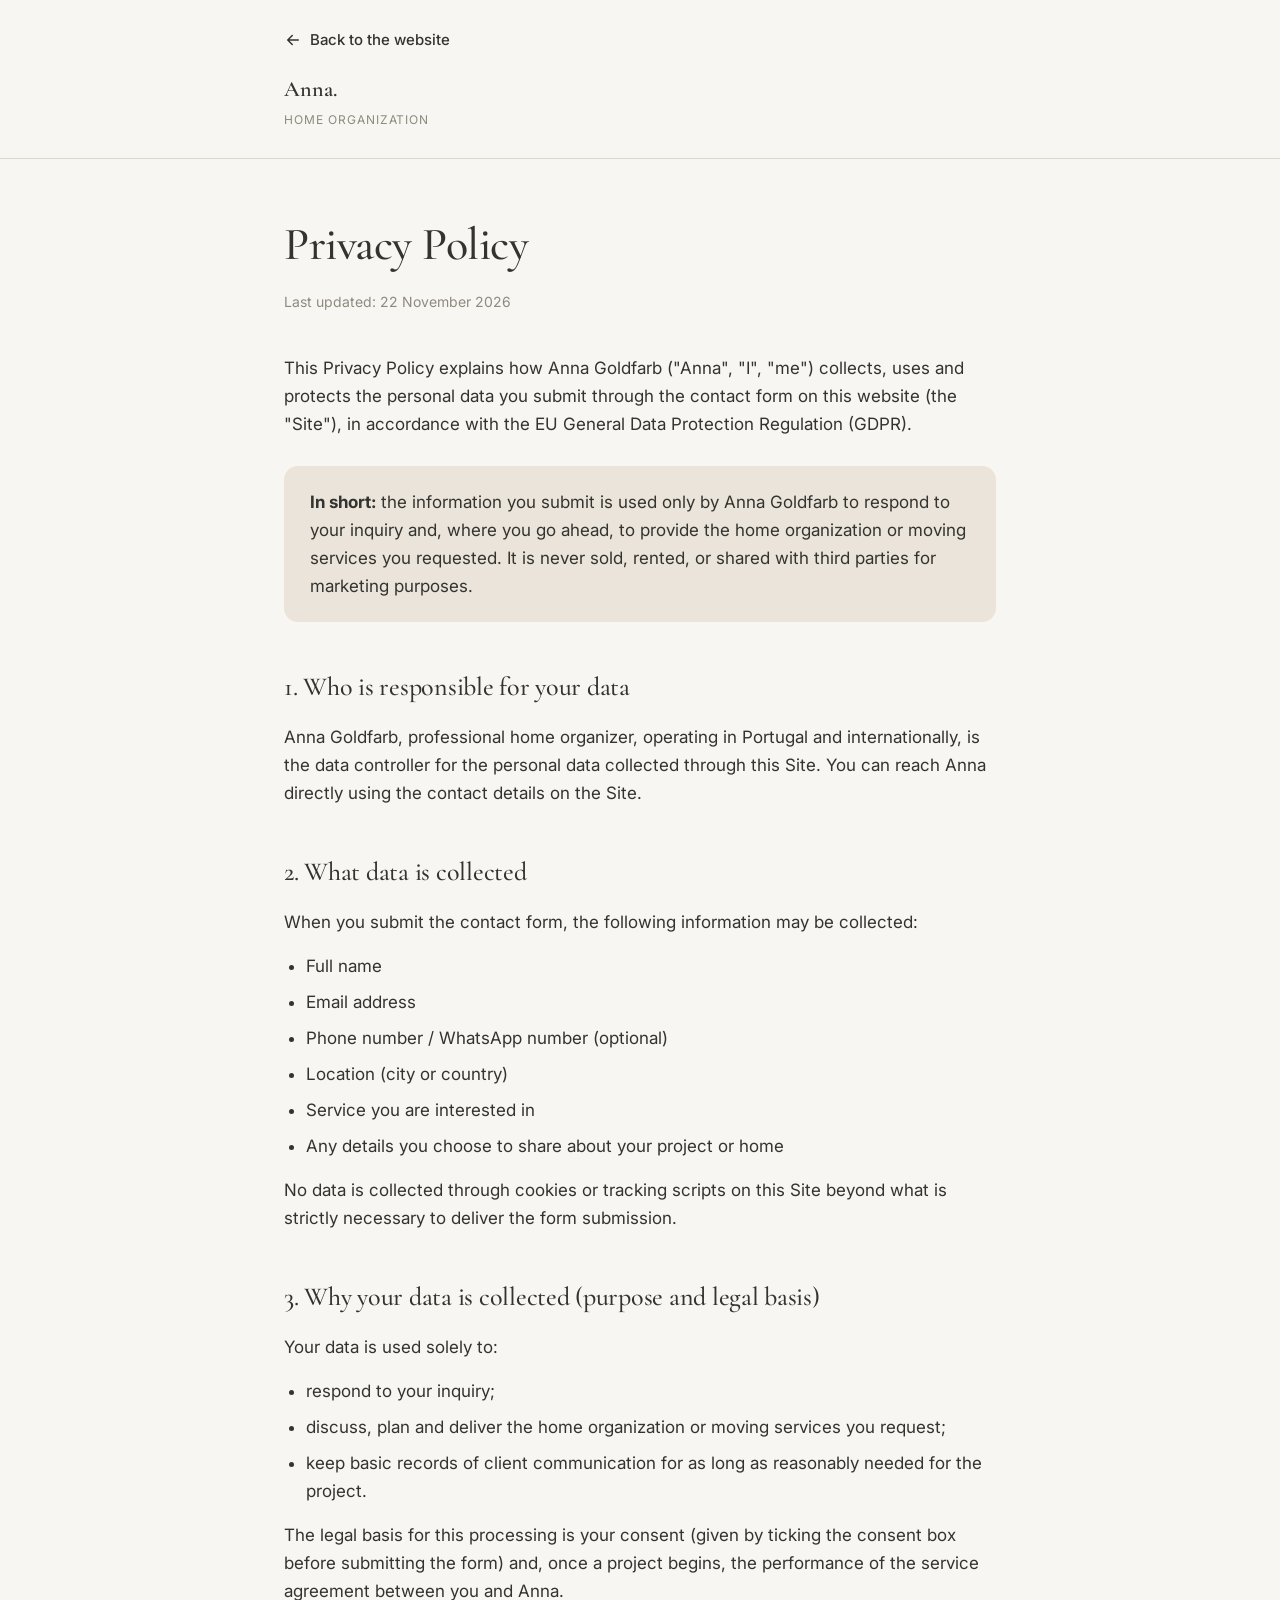
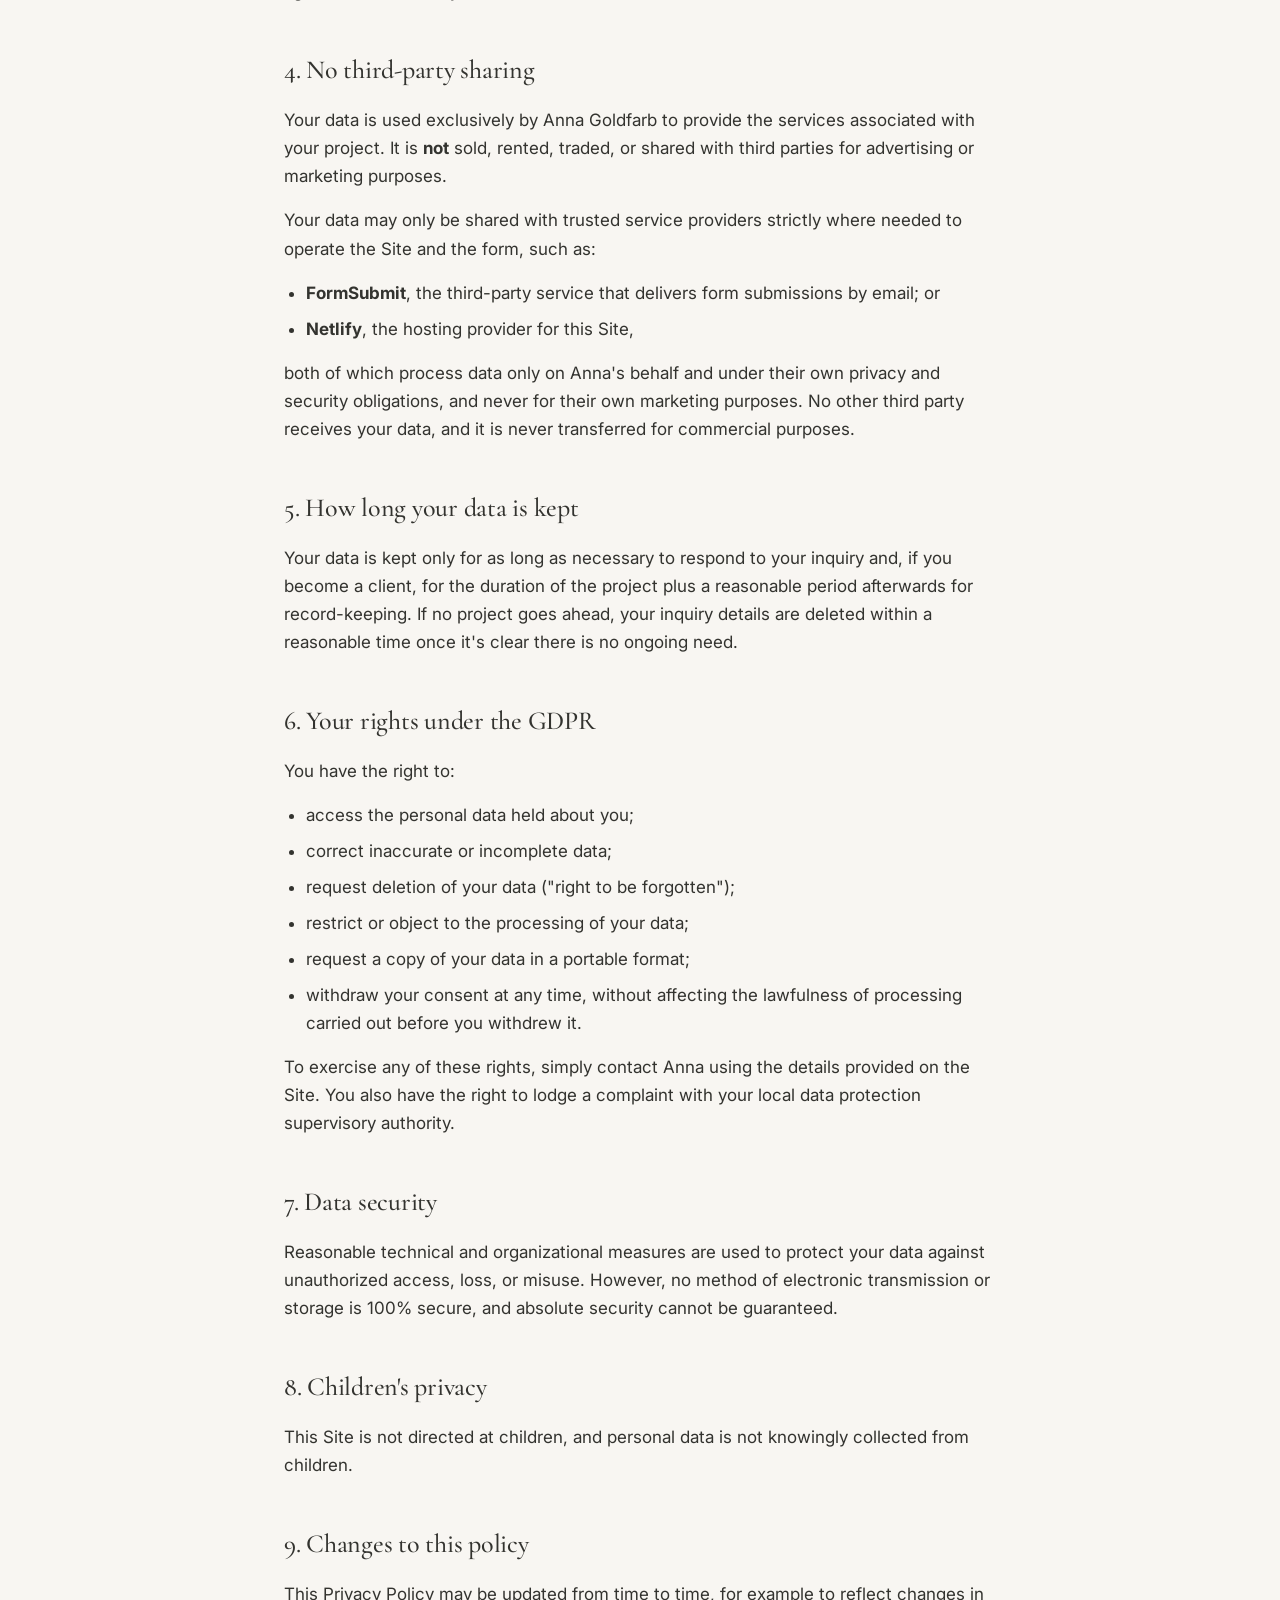
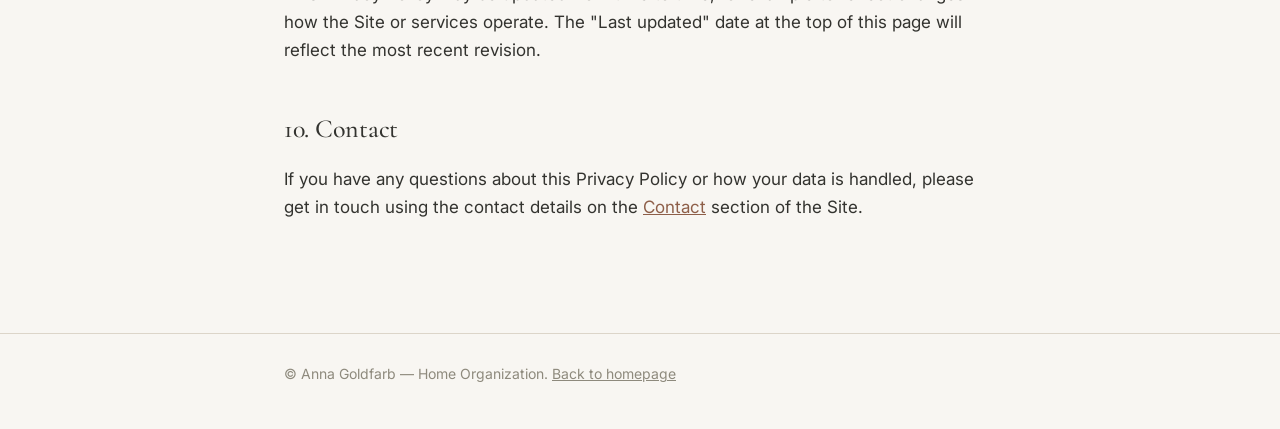
==== privacy.html @ 1ee99209 "Initial commit: Anna Goldfarb home organization site Static multilingual (EN/RU/FR/PT) one-page site" ====
<!doctype html>
<html lang="en">
<head>
<meta charset="utf-8">
<meta name="viewport" content="width=device-width, initial-scale=1">
<title>Privacy Policy — Anna Goldfarb, Home Organization</title>
<meta name="description" content="Privacy Policy for Anna Goldfarb's Home Organization website: what data is collected through the contact form, how it is used, and your rights under the GDPR.">
<meta name="robots" content="noindex">
<link rel="preconnect" href="https://fonts.googleapis.com">
<link rel="preconnect" href="https://fonts.gstatic.com" crossorigin>
<link rel="stylesheet" href="https://fonts.googleapis.com/css2?family=Cormorant+Garamond:ital,wght@0,400;0,500;0,600;0,700;1,400;1,500&family=Inter:wght@400;500;600&display=swap">
<style>
  :root{color-scheme:light}
  *{box-sizing:border-box}
  body{margin:0;background:#F8F6F2;color:#33332F;font-family:Inter,system-ui,-apple-system,"Segoe UI",sans-serif;font-size:17px;line-height:1.65;-webkit-font-smoothing:antialiased}
  h1,h2{font-family:"Cormorant Garamond",Georgia,serif;font-weight:500;letter-spacing:-.01em;color:#33332F;margin:0}
  .wrap{max-width:760px;margin:0 auto;padding:0 24px}
  header.phdr{padding:28px 0;border-bottom:1px solid #DCD5C9}
  .back{display:inline-flex;align-items:center;gap:8px;text-decoration:none;color:#33332F;font-size:15px;font-weight:500}
  .back:hover{color:#8E5F49}
  .back svg{flex:none}
  .brand{font-family:"Cormorant Garamond",Georgia,serif;font-size:22px;color:#33332F;text-decoration:none;display:block;margin-top:14px}
  .brand b{font-weight:600}
  .brand small{display:block;font-family:Inter,sans-serif;font-size:12px;letter-spacing:.08em;text-transform:uppercase;color:#8E8A7D;margin-top:2px}
  main{padding:48px 0 96px}
  h1{font-size:clamp(34px,5vw,46px);margin-bottom:8px}
  .updated{font-size:14px;color:#8E8A7D;margin:0 0 40px}
  h2{font-size:clamp(22px,2.4vw,26px);margin-top:44px;margin-bottom:14px}
  p{margin:0 0 16px}
  ul{margin:0 0 16px;padding-left:22px}
  li{margin-bottom:8px}
  a{color:#8E5F49}
  .box{background:#EAE4DA;border-radius:14px;padding:22px 26px;margin:28px 0}
  .box p:last-child{margin-bottom:0}
  footer.pfoot{border-top:1px solid #DCD5C9;padding:28px 0;font-size:14px;color:#8E8A7D}
  footer.pfoot a{color:#8E8A7D;text-decoration:underline}
</style>
</head>
<body>
<header class="phdr">
  <div class="wrap">
    <a class="back" href="index.html#contact">
      <svg width="18" height="18" viewBox="0 0 24 24" fill="none" stroke="currentColor" stroke-width="2" stroke-linecap="round" stroke-linejoin="round" aria-hidden="true"><path d="M19 12H5M11 6l-6 6 6 6"></path></svg>
      Back to the website
    </a>
    <a class="brand" href="index.html"><b>Anna.</b><small>Home Organization</small></a>
  </div>
</header>

<main>
  <div class="wrap">
    <h1>Privacy Policy</h1>
    <p class="updated">Last updated: 22 November 2026</p>

    <p>This Privacy Policy explains how Anna Goldfarb ("Anna", "I", "me") collects, uses and protects the personal data you submit through the contact form on this website (the "Site"), in accordance with the EU General Data Protection Regulation (GDPR).</p>

    <div class="box">
      <p><strong>In short:</strong> the information you submit is used only by Anna Goldfarb to respond to your inquiry and, where you go ahead, to provide the home organization or moving services you requested. It is never sold, rented, or shared with third parties for marketing purposes.</p>
    </div>

    <h2>1. Who is responsible for your data</h2>
    <p>Anna Goldfarb, professional home organizer, operating in Portugal and internationally, is the data controller for the personal data collected through this Site. You can reach Anna directly using the contact details on the Site.</p>

    <h2>2. What data is collected</h2>
    <p>When you submit the contact form, the following information may be collected:</p>
    <ul>
      <li>Full name</li>
      <li>Email address</li>
      <li>Phone number / WhatsApp number (optional)</li>
      <li>Location (city or country)</li>
      <li>Service you are interested in</li>
      <li>Any details you choose to share about your project or home</li>
    </ul>
    <p>No data is collected through cookies or tracking scripts on this Site beyond what is strictly necessary to deliver the form submission.</p>

    <h2>3. Why your data is collected (purpose and legal basis)</h2>
    <p>Your data is used solely to:</p>
    <ul>
      <li>respond to your inquiry;</li>
      <li>discuss, plan and deliver the home organization or moving services you request;</li>
      <li>keep basic records of client communication for as long as reasonably needed for the project.</li>
    </ul>
    <p>The legal basis for this processing is your consent (given by ticking the consent box before submitting the form) and, once a project begins, the performance of the service agreement between you and Anna.</p>

    <h2>4. No third-party sharing</h2>
    <p>Your data is used exclusively by Anna Goldfarb to provide the services associated with your project. It is <strong>not</strong> sold, rented, traded, or shared with third parties for advertising or marketing purposes.</p>
    <p>Your data may only be shared with trusted service providers strictly where needed to operate the Site and the form, such as:</p>
    <ul>
      <li><strong>FormSubmit</strong>, the third-party service that delivers form submissions by email; or</li>
      <li><strong>Netlify</strong>, the hosting provider for this Site,</li>
    </ul>
    <p>both of which process data only on Anna's behalf and under their own privacy and security obligations, and never for their own marketing purposes. No other third party receives your data, and it is never transferred for commercial purposes.</p>

    <h2>5. How long your data is kept</h2>
    <p>Your data is kept only for as long as necessary to respond to your inquiry and, if you become a client, for the duration of the project plus a reasonable period afterwards for record-keeping. If no project goes ahead, your inquiry details are deleted within a reasonable time once it's clear there is no ongoing need.</p>

    <h2>6. Your rights under the GDPR</h2>
    <p>You have the right to:</p>
    <ul>
      <li>access the personal data held about you;</li>
      <li>correct inaccurate or incomplete data;</li>
      <li>request deletion of your data ("right to be forgotten");</li>
      <li>restrict or object to the processing of your data;</li>
      <li>request a copy of your data in a portable format;</li>
      <li>withdraw your consent at any time, without affecting the lawfulness of processing carried out before you withdrew it.</li>
    </ul>
    <p>To exercise any of these rights, simply contact Anna using the details provided on the Site. You also have the right to lodge a complaint with your local data protection supervisory authority.</p>

    <h2>7. Data security</h2>
    <p>Reasonable technical and organizational measures are used to protect your data against unauthorized access, loss, or misuse. However, no method of electronic transmission or storage is 100% secure, and absolute security cannot be guaranteed.</p>

    <h2>8. Children's privacy</h2>
    <p>This Site is not directed at children, and personal data is not knowingly collected from children.</p>

    <h2>9. Changes to this policy</h2>
    <p>This Privacy Policy may be updated from time to time, for example to reflect changes in how the Site or services operate. The "Last updated" date at the top of this page will reflect the most recent revision.</p>

    <h2>10. Contact</h2>
    <p>If you have any questions about this Privacy Policy or how your data is handled, please get in touch using the contact details on the <a href="index.html#contact">Contact</a> section of the Site.</p>
  </div>
</main>

<footer class="pfoot">
  <div class="wrap">
    <p>&copy; Anna Goldfarb — Home Organization. <a href="index.html">Back to homepage</a></p>
  </div>
</footer>
</body>
</html>
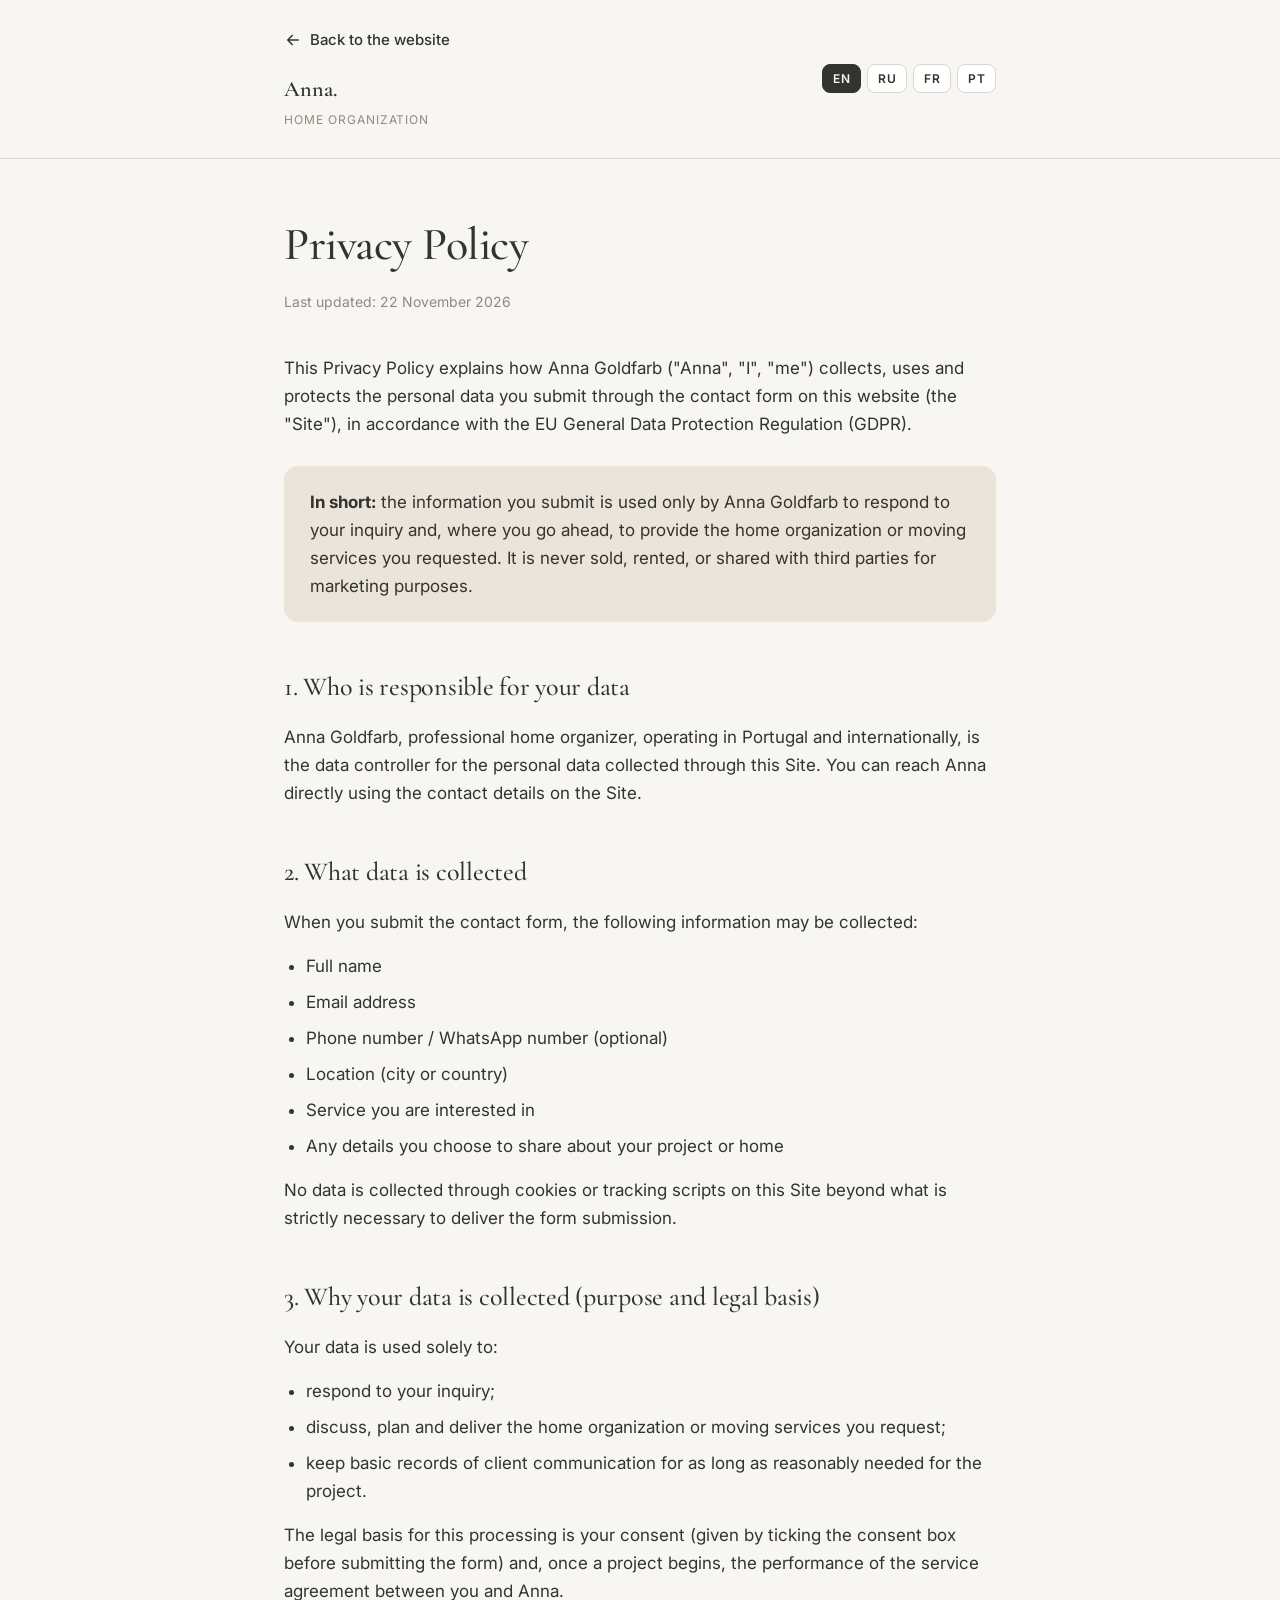
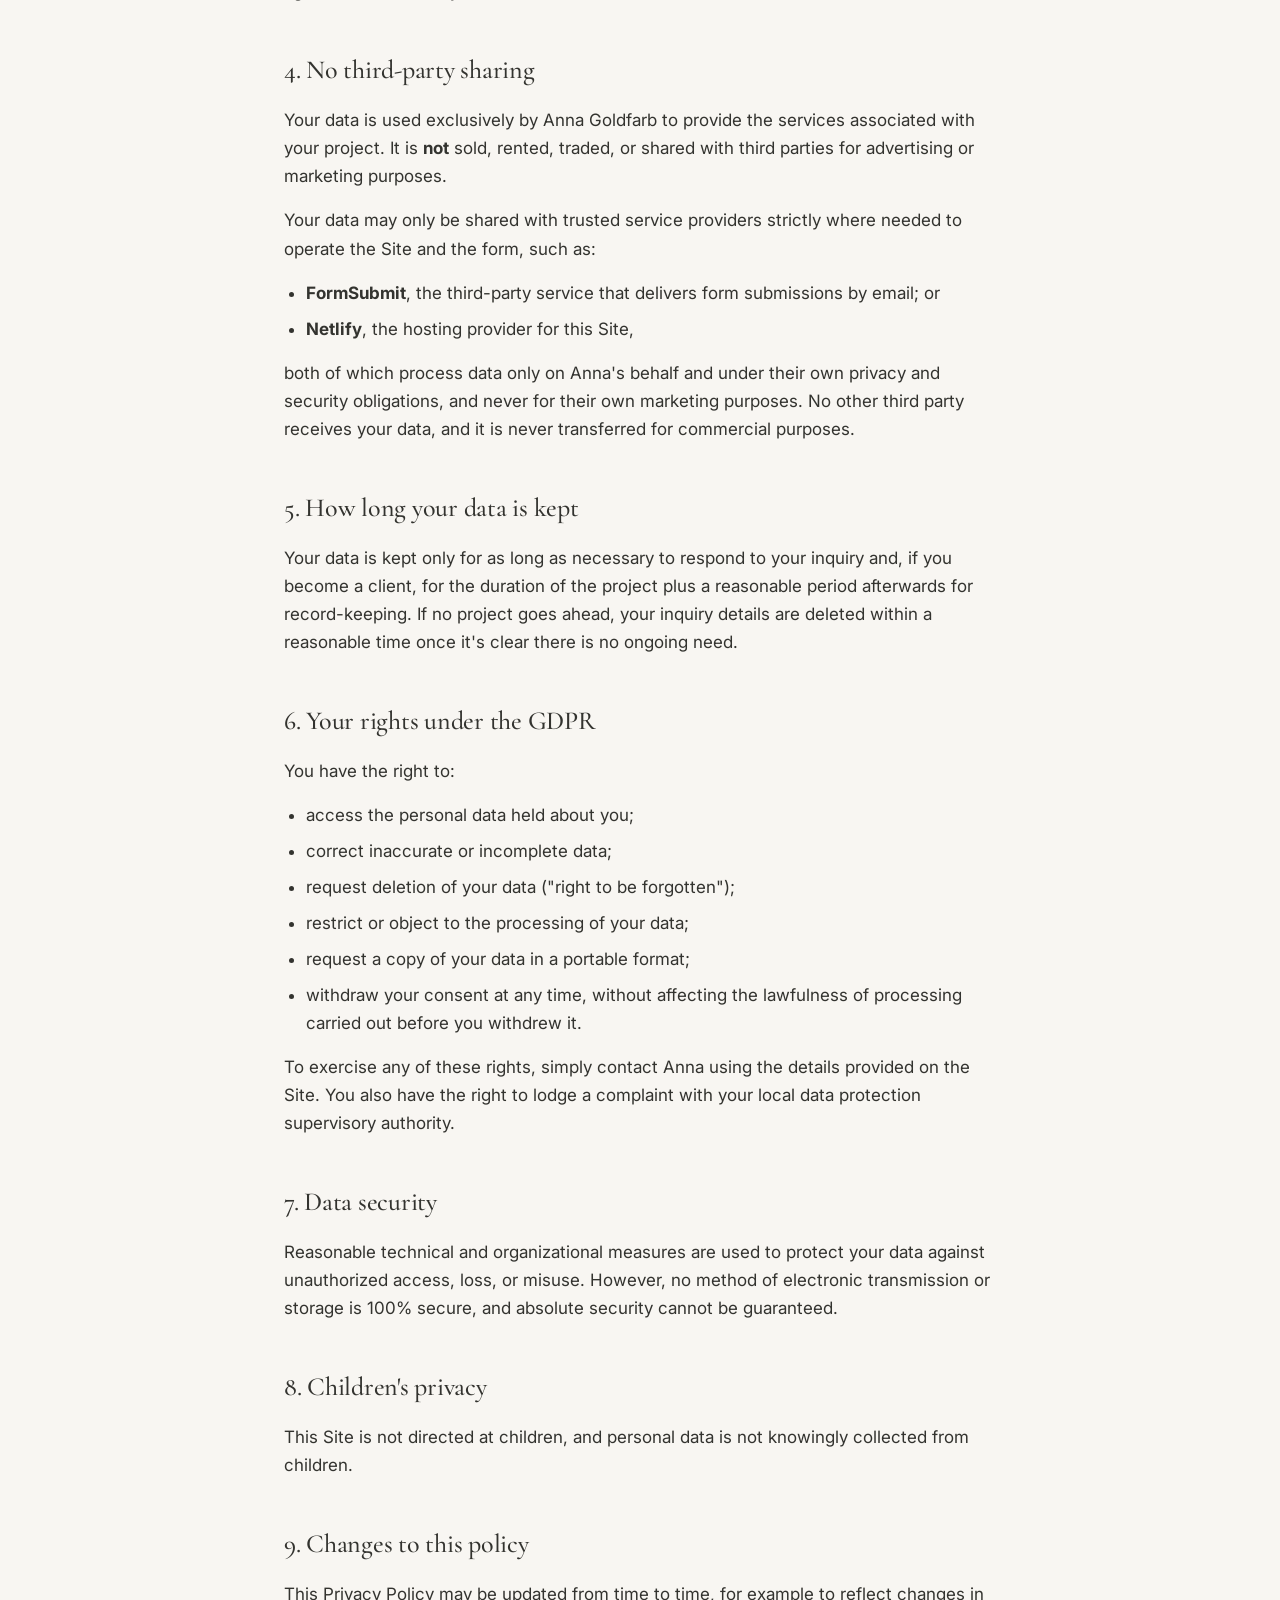
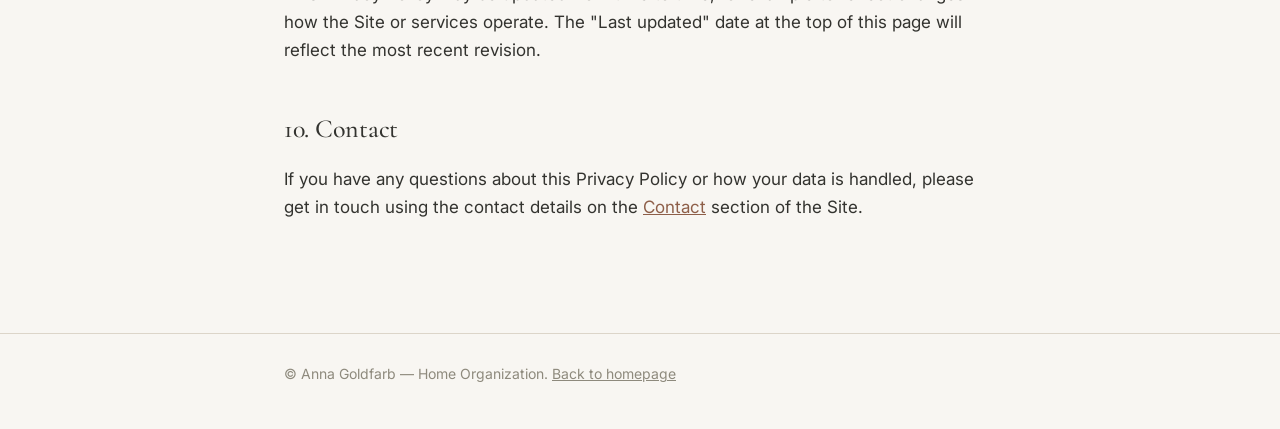
==== commit 54271647: "Add multilingual privacy policy page; fix French heading punctuation - privacy.html is now a small s" ====
--- a/privacy.html
+++ b/privacy.html
@@ -3,8 +3,8 @@
 <head>
 <meta charset="utf-8">
 <meta name="viewport" content="width=device-width, initial-scale=1">
-<title>Privacy Policy — Anna Goldfarb, Home Organization</title>
-<meta name="description" content="Privacy Policy for Anna Goldfarb's Home Organization website: what data is collected through the contact form, how it is used, and your rights under the GDPR.">
+<title id="pp-title">Privacy Policy — Anna Goldfarb, Home Organization</title>
+<meta id="pp-desc" name="description" content="Privacy Policy for Anna Goldfarb's Home Organization website: what data is collected through the contact form, how it is used, and your rights under the GDPR.">
 <meta name="robots" content="noindex">
 <link rel="preconnect" href="https://fonts.googleapis.com">
 <link rel="preconnect" href="https://fonts.gstatic.com" crossorigin>
@@ -16,12 +16,16 @@
   h1,h2{font-family:"Cormorant Garamond",Georgia,serif;font-weight:500;letter-spacing:-.01em;color:#33332F;margin:0}
   .wrap{max-width:760px;margin:0 auto;padding:0 24px}
   header.phdr{padding:28px 0;border-bottom:1px solid #DCD5C9}
+  .phdr-row{display:flex;align-items:center;justify-content:space-between;gap:16px;flex-wrap:wrap}
   .back{display:inline-flex;align-items:center;gap:8px;text-decoration:none;color:#33332F;font-size:15px;font-weight:500}
   .back:hover{color:#8E5F49}
   .back svg{flex:none}
   .brand{font-family:"Cormorant Garamond",Georgia,serif;font-size:22px;color:#33332F;text-decoration:none;display:block;margin-top:14px}
   .brand b{font-weight:600}
   .brand small{display:block;font-family:Inter,sans-serif;font-size:12px;letter-spacing:.08em;text-transform:uppercase;color:#8E8A7D;margin-top:2px}
+  .langsw{display:flex;gap:6px}
+  .langsw button{font-family:Inter,sans-serif;font-size:12px;font-weight:600;letter-spacing:.04em;border:1px solid #DCD5C9;background:#fff;color:#33332F;border-radius:8px;padding:6px 10px;cursor:pointer}
+  .langsw button[aria-pressed="true"]{background:#33332F;color:#F8F6F2;border-color:#33332F}
   main{padding:48px 0 96px}
   h1{font-size:clamp(34px,5vw,46px);margin-bottom:8px}
   .updated{font-size:14px;color:#8E8A7D;margin:0 0 40px}
@@ -38,92 +42,239 @@
 </head>
 <body>
 <header class="phdr">
-  <div class="wrap">
-    <a class="back" href="index.html#contact">
-      <svg width="18" height="18" viewBox="0 0 24 24" fill="none" stroke="currentColor" stroke-width="2" stroke-linecap="round" stroke-linejoin="round" aria-hidden="true"><path d="M19 12H5M11 6l-6 6 6 6"></path></svg>
-      Back to the website
-    </a>
-    <a class="brand" href="index.html"><b>Anna.</b><small>Home Organization</small></a>
+  <div class="wrap phdr-row">
+    <div>
+      <a class="back" href="index.html#contact" id="pp-back">
+        <svg width="18" height="18" viewBox="0 0 24 24" fill="none" stroke="currentColor" stroke-width="2" stroke-linecap="round" stroke-linejoin="round" aria-hidden="true"><path d="M19 12H5M11 6l-6 6 6 6"></path></svg>
+        <span id="pp-back-text">Back to the website</span>
+      </a>
+      <a class="brand" href="index.html"><b>Anna.</b><small>Home Organization</small></a>
+    </div>
+    <div class="langsw" id="pp-langsw" role="group" aria-label="Language"></div>
   </div>
 </header>
 
 <main>
   <div class="wrap">
-    <h1>Privacy Policy</h1>
-    <p class="updated">Last updated: 22 November 2026</p>
-
-    <p>This Privacy Policy explains how Anna Goldfarb ("Anna", "I", "me") collects, uses and protects the personal data you submit through the contact form on this website (the "Site"), in accordance with the EU General Data Protection Regulation (GDPR).</p>
-
-    <div class="box">
-      <p><strong>In short:</strong> the information you submit is used only by Anna Goldfarb to respond to your inquiry and, where you go ahead, to provide the home organization or moving services you requested. It is never sold, rented, or shared with third parties for marketing purposes.</p>
-    </div>
-
-    <h2>1. Who is responsible for your data</h2>
-    <p>Anna Goldfarb, professional home organizer, operating in Portugal and internationally, is the data controller for the personal data collected through this Site. You can reach Anna directly using the contact details on the Site.</p>
-
-    <h2>2. What data is collected</h2>
-    <p>When you submit the contact form, the following information may be collected:</p>
-    <ul>
-      <li>Full name</li>
-      <li>Email address</li>
-      <li>Phone number / WhatsApp number (optional)</li>
-      <li>Location (city or country)</li>
-      <li>Service you are interested in</li>
-      <li>Any details you choose to share about your project or home</li>
-    </ul>
-    <p>No data is collected through cookies or tracking scripts on this Site beyond what is strictly necessary to deliver the form submission.</p>
-
-    <h2>3. Why your data is collected (purpose and legal basis)</h2>
-    <p>Your data is used solely to:</p>
-    <ul>
-      <li>respond to your inquiry;</li>
-      <li>discuss, plan and deliver the home organization or moving services you request;</li>
-      <li>keep basic records of client communication for as long as reasonably needed for the project.</li>
-    </ul>
-    <p>The legal basis for this processing is your consent (given by ticking the consent box before submitting the form) and, once a project begins, the performance of the service agreement between you and Anna.</p>
-
-    <h2>4. No third-party sharing</h2>
-    <p>Your data is used exclusively by Anna Goldfarb to provide the services associated with your project. It is <strong>not</strong> sold, rented, traded, or shared with third parties for advertising or marketing purposes.</p>
-    <p>Your data may only be shared with trusted service providers strictly where needed to operate the Site and the form, such as:</p>
-    <ul>
-      <li><strong>FormSubmit</strong>, the third-party service that delivers form submissions by email; or</li>
-      <li><strong>Netlify</strong>, the hosting provider for this Site,</li>
-    </ul>
-    <p>both of which process data only on Anna's behalf and under their own privacy and security obligations, and never for their own marketing purposes. No other third party receives your data, and it is never transferred for commercial purposes.</p>
-
-    <h2>5. How long your data is kept</h2>
-    <p>Your data is kept only for as long as necessary to respond to your inquiry and, if you become a client, for the duration of the project plus a reasonable period afterwards for record-keeping. If no project goes ahead, your inquiry details are deleted within a reasonable time once it's clear there is no ongoing need.</p>
-
-    <h2>6. Your rights under the GDPR</h2>
-    <p>You have the right to:</p>
-    <ul>
-      <li>access the personal data held about you;</li>
-      <li>correct inaccurate or incomplete data;</li>
-      <li>request deletion of your data ("right to be forgotten");</li>
-      <li>restrict or object to the processing of your data;</li>
-      <li>request a copy of your data in a portable format;</li>
-      <li>withdraw your consent at any time, without affecting the lawfulness of processing carried out before you withdrew it.</li>
-    </ul>
-    <p>To exercise any of these rights, simply contact Anna using the details provided on the Site. You also have the right to lodge a complaint with your local data protection supervisory authority.</p>
-
-    <h2>7. Data security</h2>
-    <p>Reasonable technical and organizational measures are used to protect your data against unauthorized access, loss, or misuse. However, no method of electronic transmission or storage is 100% secure, and absolute security cannot be guaranteed.</p>
-
-    <h2>8. Children's privacy</h2>
-    <p>This Site is not directed at children, and personal data is not knowingly collected from children.</p>
-
-    <h2>9. Changes to this policy</h2>
-    <p>This Privacy Policy may be updated from time to time, for example to reflect changes in how the Site or services operate. The "Last updated" date at the top of this page will reflect the most recent revision.</p>
-
-    <h2>10. Contact</h2>
-    <p>If you have any questions about this Privacy Policy or how your data is handled, please get in touch using the contact details on the <a href="index.html#contact">Contact</a> section of the Site.</p>
+    <h1 id="pp-h1">Privacy Policy</h1>
+    <p class="updated"><span id="pp-updated-label">Last updated:</span> 22 November 2026</p>
+
+    <p id="pp-intro"></p>
+
+    <div class="box"><p id="pp-short"></p></div>
+
+    <h2 id="pp-h2-1"></h2>
+    <div id="pp-body-1"></div>
+
+    <h2 id="pp-h2-2"></h2>
+    <div id="pp-body-2"></div>
+
+    <h2 id="pp-h2-3"></h2>
+    <div id="pp-body-3"></div>
+
+    <h2 id="pp-h2-4"></h2>
+    <div id="pp-body-4"></div>
+
+    <h2 id="pp-h2-5"></h2>
+    <div id="pp-body-5"></div>
+
+    <h2 id="pp-h2-6"></h2>
+    <div id="pp-body-6"></div>
+
+    <h2 id="pp-h2-7"></h2>
+    <div id="pp-body-7"></div>
+
+    <h2 id="pp-h2-8"></h2>
+    <div id="pp-body-8"></div>
+
+    <h2 id="pp-h2-9"></h2>
+    <div id="pp-body-9"></div>
+
+    <h2 id="pp-h2-10"></h2>
+    <div id="pp-body-10"></div>
   </div>
 </main>
 
 <footer class="pfoot">
   <div class="wrap">
-    <p>&copy; Anna Goldfarb — Home Organization. <a href="index.html">Back to homepage</a></p>
+    <p>&copy; Anna Goldfarb — Home Organization. <a href="index.html" id="pp-footer-link">Back to homepage</a></p>
   </div>
 </footer>
+
+<script>
+(function () {
+  "use strict";
+  var T = {
+    en: {
+      title: "Privacy Policy — Anna Goldfarb, Home Organization",
+      metaDescription: "Privacy Policy for Anna Goldfarb's Home Organization website: what data is collected through the contact form, how it is used, and your rights under the GDPR.",
+      backLink: "Back to the website",
+      lastUpdatedLabel: "Last updated:",
+      h1: "Privacy Policy",
+      introParagraph: "This Privacy Policy explains how Anna Goldfarb (\"Anna\", \"I\", \"me\") collects, uses and protects the personal data you submit through the contact form on this website (the \"Site\"), in accordance with the EU General Data Protection Regulation (GDPR).",
+      shortBoxText: "<strong>In short:</strong> the information you submit is used only by Anna Goldfarb to respond to your inquiry and, where you go ahead, to provide the home organization or moving services you requested. It is never sold, rented, or shared with third parties for marketing purposes.",
+      h2_1: "1. Who is responsible for your data",
+      body_1: "<p>Anna Goldfarb, professional home organizer, operating in Portugal and internationally, is the data controller for the personal data collected through this Site. You can reach Anna directly using the contact details on the Site.</p>",
+      h2_2: "2. What data is collected",
+      body_2: "<p>When you submit the contact form, the following information may be collected:</p><ul><li>Full name</li><li>Email address</li><li>Phone number / WhatsApp number (optional)</li><li>Location (city or country)</li><li>Service you are interested in</li><li>Any details you choose to share about your project or home</li></ul><p>No data is collected through cookies or tracking scripts on this Site beyond what is strictly necessary to deliver the form submission.</p>",
+      h2_3: "3. Why your data is collected (purpose and legal basis)",
+      body_3: "<p>Your data is used solely to:</p><ul><li>respond to your inquiry;</li><li>discuss, plan and deliver the home organization or moving services you request;</li><li>keep basic records of client communication for as long as reasonably needed for the project.</li></ul><p>The legal basis for this processing is your consent (given by ticking the consent box before submitting the form) and, once a project begins, the performance of the service agreement between you and Anna.</p>",
+      h2_4: "4. No third-party sharing",
+      body_4: "<p>Your data is used exclusively by Anna Goldfarb to provide the services associated with your project. It is <strong>not</strong> sold, rented, traded, or shared with third parties for advertising or marketing purposes.</p><p>Your data may only be shared with trusted service providers strictly where needed to operate the Site and the form, such as:</p><ul><li><strong>FormSubmit</strong>, the third-party service that delivers form submissions by email; or</li><li><strong>Netlify</strong>, the hosting provider for this Site,</li></ul><p>both of which process data only on Anna's behalf and under their own privacy and security obligations, and never for their own marketing purposes. No other third party receives your data, and it is never transferred for commercial purposes.</p>",
+      h2_5: "5. How long your data is kept",
+      body_5: "<p>Your data is kept only for as long as necessary to respond to your inquiry and, if you become a client, for the duration of the project plus a reasonable period afterwards for record-keeping. If no project goes ahead, your inquiry details are deleted within a reasonable time once it's clear there is no ongoing need.</p>",
+      h2_6: "6. Your rights under the GDPR",
+      body_6: "<p>You have the right to:</p><ul><li>access the personal data held about you;</li><li>correct inaccurate or incomplete data;</li><li>request deletion of your data (\"right to be forgotten\");</li><li>restrict or object to the processing of your data;</li><li>request a copy of your data in a portable format;</li><li>withdraw your consent at any time, without affecting the lawfulness of processing carried out before you withdrew it.</li></ul><p>To exercise any of these rights, simply contact Anna using the details provided on the Site. You also have the right to lodge a complaint with your local data protection supervisory authority.</p>",
+      h2_7: "7. Data security",
+      body_7: "<p>Reasonable technical and organizational measures are used to protect your data against unauthorized access, loss, or misuse. However, no method of electronic transmission or storage is 100% secure, and absolute security cannot be guaranteed.</p>",
+      h2_8: "8. Children's privacy",
+      body_8: "<p>This Site is not directed at children, and personal data is not knowingly collected from children.</p>",
+      h2_9: "9. Changes to this policy",
+      body_9: "<p>This Privacy Policy may be updated from time to time, for example to reflect changes in how the Site or services operate. The \"Last updated\" date at the top of this page will reflect the most recent revision.</p>",
+      h2_10: "10. Contact",
+      body_10: "<p>If you have any questions about this Privacy Policy or how your data is handled, please get in touch using the contact details on the <a href=\"index.html#contact\">Contact</a> section of the Site.</p>",
+      footerBackText: "Back to homepage"
+    },
+    ru: {
+      title: "Политика конфиденциальности — Anna Goldfarb, Home Organization",
+      metaDescription: "Политика конфиденциальности сайта Anna Goldfarb Home Organization: какие данные собираются через контактную форму, как они используются и какие права вы имеете согласно GDPR.",
+      backLink: "Вернуться на сайт",
+      lastUpdatedLabel: "Обновлено:",
+      h1: "Политика конфиденциальности",
+      introParagraph: "Эта Политика конфиденциальности объясняет, как Anna Goldfarb («Анна», «я», «мне») собирает, использует и защищает персональные данные, которые вы указываете в контактной форме на этом сайте («Сайт»), в соответствии с Общим регламентом ЕС по защите данных (GDPR).",
+      shortBoxText: "<strong>Коротко:</strong> предоставленная вами информация используется только Anna Goldfarb для ответа на ваш запрос и, если вы продолжите сотрудничество, для оказания услуг по организации пространства или переезду, которые вы запросили. Она никогда не продаётся, не сдаётся в аренду и не передаётся третьим лицам в маркетинговых целях.",
+      h2_1: "1. Кто отвечает за ваши данные",
+      body_1: "<p>Anna Goldfarb, профессиональный организатор пространства, работающая в Португалии и по всему миру, является контролёром персональных данных, собираемых через этот Сайт. Вы можете связаться с Анной напрямую, используя контактные данные на Сайте.</p>",
+      h2_2: "2. Какие данные собираются",
+      body_2: "<p>При отправке контактной формы могут быть собраны следующие данные:</p><ul><li>Имя и фамилия</li><li>Адрес электронной почты</li><li>Номер телефона / WhatsApp (необязательно)</li><li>Местоположение (город или страна)</li><li>Интересующая вас услуга</li><li>Любые детали, которыми вы решите поделиться о вашем проекте или доме</li></ul><p>Этот Сайт не собирает данные с помощью файлов cookie или скриптов отслеживания, за исключением того, что строго необходимо для обработки отправленной формы.</p>",
+      h2_3: "3. Зачем собираются ваши данные (цель и правовое основание)",
+      body_3: "<p>Ваши данные используются исключительно для того, чтобы:</p><ul><li>ответить на ваш запрос;</li><li>обсудить, спланировать и оказать услуги по организации пространства или переезду, которые вы запрашиваете;</li><li>вести базовую переписку с клиентом в течение времени, разумно необходимого для проекта.</li></ul><p>Правовым основанием для этой обработки является ваше согласие (предоставленное путём отметки галочки согласия перед отправкой формы), а после начала проекта — исполнение договора об оказании услуг между вами и Анной.</p>",
+      h2_4: "4. Отсутствие передачи третьим лицам",
+      body_4: "<p>Ваши данные используются исключительно Anna Goldfarb для оказания услуг, связанных с вашим проектом. Они <strong>никогда</strong> не продаются, не сдаются в аренду, не обмениваются и не передаются третьим лицам в рекламных или маркетинговых целях.</p><p>Ваши данные могут передаваться только доверенным поставщикам услуг, и только там, где это строго необходимо для работы Сайта и формы, а именно:</p><ul><li><strong>FormSubmit</strong> — сторонний сервис, доставляющий отправленные формы по электронной почте; или</li><li><strong>Netlify</strong> — провайдер хостинга этого Сайта,</li></ul><p>оба из которых обрабатывают данные только от имени Анны и в рамках своих собственных обязательств по конфиденциальности и безопасности, и никогда — в собственных маркетинговых целях. Никакая другая третья сторона не получает ваши данные, и они никогда не передаются в коммерческих целях.</p>",
+      h2_5: "5. Как долго хранятся ваши данные",
+      body_5: "<p>Ваши данные хранятся только в течение времени, необходимого для ответа на ваш запрос, а если вы становитесь клиентом — в течение всего проекта плюс разумный период после его завершения для ведения учёта. Если сотрудничество не продолжается, данные вашего запроса удаляются в разумный срок, как только становится ясно, что дальнейшая необходимость в них отсутствует.</p>",
+      h2_6: "6. Ваши права согласно GDPR",
+      body_6: "<p>Вы имеете право:</p><ul><li>получить доступ к хранящимся о вас персональным данным;</li><li>исправить неточные или неполные данные;</li><li>потребовать удаления ваших данных («право на забвение»);</li><li>ограничить обработку ваших данных или возразить против неё;</li><li>запросить копию ваших данных в переносимом формате;</li><li>отозвать своё согласие в любое время, без ущерба для законности обработки, проведённой до отзыва согласия.</li></ul><p>Чтобы воспользоваться любым из этих прав, просто свяжитесь с Анной, используя контактные данные, указанные на Сайте. Вы также имеете право подать жалобу в местный надзорный орган по защите данных.</p>",
+      h2_7: "7. Безопасность данных",
+      body_7: "<p>Для защиты ваших данных от несанкционированного доступа, утраты или неправомерного использования применяются разумные технические и организационные меры. Однако ни один способ электронной передачи или хранения данных не является стопроцентно безопасным, и абсолютная безопасность не может быть гарантирована.</p>",
+      h2_8: "8. Конфиденциальность данных детей",
+      body_8: "<p>Этот Сайт не предназначен для детей, и персональные данные сознательно у детей не собираются.</p>",
+      h2_9: "9. Изменения в этой политике",
+      body_9: "<p>Эта Политика конфиденциальности может периодически обновляться, например, чтобы отразить изменения в работе Сайта или услуг. Дата «Обновлено» в верхней части этой страницы будет отражать последнюю редакцию.</p>",
+      h2_10: "10. Контакты",
+      body_10: "<p>Если у вас есть вопросы по поводу этой Политики конфиденциальности или обработки ваших данных, пожалуйста, свяжитесь с нами, используя контактные данные в разделе <a href=\"index.html#contact\">Контакты</a> на Сайте.</p>",
+      footerBackText: "Вернуться на главную страницу"
+    },
+    fr: {
+      title: "Politique de confidentialité — Anna Goldfarb, Home Organization",
+      metaDescription: "Politique de confidentialité du site Anna Goldfarb Home Organization : quelles données sont collectées via le formulaire de contact, comment elles sont utilisées, et vos droits selon le RGPD.",
+      backLink: "Retour au site",
+      lastUpdatedLabel: "Dernière mise à jour :",
+      h1: "Politique de confidentialité",
+      introParagraph: "Cette Politique de confidentialité explique comment Anna Goldfarb (« Anna », « je », « moi ») collecte, utilise et protège les données personnelles que vous soumettez via le formulaire de contact de ce site (le « Site »), conformément au Règlement général sur la protection des données de l'UE (RGPD).",
+      shortBoxText: "<strong>En bref :</strong> les informations que vous soumettez sont utilisées uniquement par Anna Goldfarb pour répondre à votre demande et, si vous donnez suite, pour fournir les services d'organisation d'intérieur ou de déménagement que vous avez demandés. Elles ne sont jamais vendues, louées, ni partagées avec des tiers à des fins commerciales.",
+      h2_1: "1. Qui est responsable de vos données",
+      body_1: "<p>Anna Goldfarb, organisatrice d'intérieur professionnelle, exerçant au Portugal et à l'international, est la responsable du traitement des données personnelles collectées via ce Site. Vous pouvez contacter Anna directement en utilisant les coordonnées indiquées sur le Site.</p>",
+      h2_2: "2. Quelles données sont collectées",
+      body_2: "<p>Lorsque vous soumettez le formulaire de contact, les informations suivantes peuvent être collectées :</p><ul><li>Nom complet</li><li>Adresse e-mail</li><li>Numéro de téléphone / WhatsApp (facultatif)</li><li>Localisation (ville ou pays)</li><li>Service qui vous intéresse</li><li>Tout détail que vous choisissez de partager concernant votre projet ou votre logement</li></ul><p>Aucune donnée n'est collectée par des cookies ou des scripts de suivi sur ce Site, au-delà de ce qui est strictement nécessaire pour traiter l'envoi du formulaire.</p>",
+      h2_3: "3. Pourquoi vos données sont collectées (finalité et base légale)",
+      body_3: "<p>Vos données sont utilisées uniquement pour :</p><ul><li>répondre à votre demande ;</li><li>discuter, planifier et fournir les services d'organisation d'intérieur ou de déménagement que vous demandez ;</li><li>conserver un historique de base des échanges avec le client pendant la durée raisonnablement nécessaire au projet.</li></ul><p>La base légale de ce traitement est votre consentement (donné en cochant la case de consentement avant l'envoi du formulaire) et, une fois un projet engagé, l'exécution du contrat de prestation de services entre vous et Anna.</p>",
+      h2_4: "4. Aucun partage avec des tiers",
+      body_4: "<p>Vos données sont utilisées exclusivement par Anna Goldfarb pour fournir les services liés à votre projet. Elles ne sont <strong>jamais</strong> vendues, louées, échangées, ni partagées avec des tiers à des fins publicitaires ou commerciales.</p><p>Vos données ne peuvent être partagées qu'avec des prestataires de confiance, et uniquement lorsque cela est strictement nécessaire au fonctionnement du Site et du formulaire, à savoir :</p><ul><li><strong>FormSubmit</strong>, le service tiers qui achemine les soumissions du formulaire par e-mail ; ou</li><li><strong>Netlify</strong>, l'hébergeur de ce Site,</li></ul><p>qui traitent tous deux les données uniquement pour le compte d'Anna et dans le cadre de leurs propres obligations de confidentialité et de sécurité, jamais à leurs propres fins commerciales. Aucun autre tiers ne reçoit vos données, et elles ne sont jamais transférées à des fins commerciales.</p>",
+      h2_5: "5. Durée de conservation de vos données",
+      body_5: "<p>Vos données sont conservées uniquement le temps nécessaire pour répondre à votre demande et, si vous devenez cliente ou client, pendant la durée du projet plus une période raisonnable par la suite à des fins d'archivage. Si aucun projet n'est engagé, les informations de votre demande sont supprimées dans un délai raisonnable dès qu'il est clair qu'aucune suite n'est nécessaire.</p>",
+      h2_6: "6. Vos droits selon le RGPD",
+      body_6: "<p>Vous avez le droit de :</p><ul><li>accéder aux données personnelles vous concernant ;</li><li>corriger des données inexactes ou incomplètes ;</li><li>demander la suppression de vos données (« droit à l'oubli ») ;</li><li>restreindre ou vous opposer au traitement de vos données ;</li><li>demander une copie de vos données dans un format portable ;</li><li>retirer votre consentement à tout moment, sans affecter la licéité du traitement effectué avant ce retrait.</li></ul><p>Pour exercer l'un de ces droits, contactez simplement Anna en utilisant les coordonnées indiquées sur le Site. Vous avez également le droit d'introduire une réclamation auprès de votre autorité de contrôle locale en matière de protection des données.</p>",
+      h2_7: "7. Sécurité des données",
+      body_7: "<p>Des mesures techniques et organisationnelles raisonnables sont mises en œuvre pour protéger vos données contre tout accès non autorisé, perte ou usage abusif. Cependant, aucune méthode de transmission ou de stockage électronique n'est sécurisée à 100 %, et une sécurité absolue ne peut être garantie.</p>",
+      h2_8: "8. Confidentialité des mineurs",
+      body_8: "<p>Ce Site ne s'adresse pas aux enfants, et aucune donnée personnelle n'est sciemment collectée auprès de mineurs.</p>",
+      h2_9: "9. Modifications de cette politique",
+      body_9: "<p>Cette Politique de confidentialité peut être mise à jour de temps à autre, par exemple pour refléter des changements dans le fonctionnement du Site ou des services. La date de « Dernière mise à jour » en haut de cette page reflétera la révision la plus récente.</p>",
+      h2_10: "10. Contact",
+      body_10: "<p>Pour toute question concernant cette Politique de confidentialité ou le traitement de vos données, veuillez nous contacter en utilisant les coordonnées indiquées dans la section <a href=\"index.html#contact\">Contact</a> du Site.</p>",
+      footerBackText: "Retour à la page d'accueil"
+    },
+    pt: {
+      title: "Política de Privacidade — Anna Goldfarb, Home Organization",
+      metaDescription: "Política de Privacidade do site Anna Goldfarb Home Organization: que dados são recolhidos através do formulário de contacto, como são utilizados e quais os seus direitos ao abrigo do RGPD.",
+      backLink: "Voltar ao site",
+      lastUpdatedLabel: "Última atualização:",
+      h1: "Política de Privacidade",
+      introParagraph: "Esta Política de Privacidade explica como a Anna Goldfarb («Anna», «eu», «mim») recolhe, utiliza e protege os dados pessoais que submete através do formulário de contacto neste site (o «Site»), em conformidade com o Regulamento Geral sobre a Proteção de Dados da UE (RGPD).",
+      shortBoxText: "<strong>Em resumo:</strong> a informação que submete é utilizada apenas pela Anna Goldfarb para responder à sua mensagem e, caso avance, para prestar os serviços de organização de casas ou mudanças que solicitou. Nunca é vendida, alugada ou partilhada com terceiros para fins de marketing.",
+      h2_1: "1. Quem é responsável pelos seus dados",
+      body_1: "<p>A Anna Goldfarb, organizadora profissional de casas, a operar em Portugal e internacionalmente, é a responsável pelo tratamento dos dados pessoais recolhidos através deste Site. Pode contactar a Anna diretamente através dos dados de contacto indicados no Site.</p>",
+      h2_2: "2. Que dados são recolhidos",
+      body_2: "<p>Ao submeter o formulário de contacto, podem ser recolhidas as seguintes informações:</p><ul><li>Nome completo</li><li>Endereço de e-mail</li><li>Número de telefone / WhatsApp (opcional)</li><li>Localidade (cidade ou país)</li><li>Serviço do seu interesse</li><li>Quaisquer detalhes que decida partilhar sobre o seu projeto ou a sua casa</li></ul><p>Este Site não recolhe dados através de cookies ou scripts de monitorização, para além do estritamente necessário para processar o envio do formulário.</p>",
+      h2_3: "3. Porque são recolhidos os seus dados (finalidade e base legal)",
+      body_3: "<p>Os seus dados são utilizados exclusivamente para:</p><ul><li>responder à sua mensagem;</li><li>discutir, planear e prestar os serviços de organização de casas ou mudanças que solicita;</li><li>manter registos básicos de comunicação com o cliente durante o tempo razoavelmente necessário ao projeto.</li></ul><p>A base legal para este tratamento é o seu consentimento (dado ao assinalar a caixa de consentimento antes de submeter o formulário) e, assim que um projeto é iniciado, a execução do contrato de prestação de serviços entre si e a Anna.</p>",
+      h2_4: "4. Sem partilha com terceiros",
+      body_4: "<p>Os seus dados são utilizados exclusivamente pela Anna Goldfarb para prestar os serviços associados ao seu projeto. <strong>Nunca</strong> são vendidos, alugados, trocados ou partilhados com terceiros para fins publicitários ou de marketing.</p><p>Os seus dados só podem ser partilhados com prestadores de serviços de confiança, estritamente quando necessário para o funcionamento do Site e do formulário, nomeadamente:</p><ul><li><strong>FormSubmit</strong>, o serviço de terceiros que entrega os envios do formulário por e-mail; ou</li><li><strong>Netlify</strong>, o fornecedor de alojamento deste Site,</li></ul><p>ambos processam os dados apenas em nome da Anna e sob as suas próprias obrigações de privacidade e segurança, nunca para fins de marketing próprios. Nenhum outro terceiro recebe os seus dados, e estes nunca são transferidos para fins comerciais.</p>",
+      h2_5: "5. Durante quanto tempo os seus dados são conservados",
+      body_5: "<p>Os seus dados são conservados apenas durante o tempo necessário para responder à sua mensagem e, caso se torne cliente, durante a duração do projeto mais um período razoável depois, para efeitos de registo. Caso não avance nenhum projeto, os dados da sua mensagem são eliminados num prazo razoável, assim que for claro que não existe necessidade de os manter.</p>",
+      h2_6: "6. Os seus direitos ao abrigo do RGPD",
+      body_6: "<p>Tem o direito de:</p><ul><li>aceder aos dados pessoais que lhe dizem respeito;</li><li>corrigir dados inexatos ou incompletos;</li><li>solicitar a eliminação dos seus dados («direito ao esquecimento»);</li><li>restringir ou opor-se ao tratamento dos seus dados;</li><li>solicitar uma cópia dos seus dados num formato portátil;</li><li>retirar o seu consentimento a qualquer momento, sem afetar a licitude do tratamento realizado antes dessa retirada.</li></ul><p>Para exercer qualquer um destes direitos, basta contactar a Anna através dos dados de contacto indicados no Site. Tem também o direito de apresentar uma reclamação junto da sua autoridade de controlo de proteção de dados local.</p>",
+      h2_7: "7. Segurança dos dados",
+      body_7: "<p>São utilizadas medidas técnicas e organizativas razoáveis para proteger os seus dados contra acesso não autorizado, perda ou utilização indevida. No entanto, nenhum método de transmissão ou armazenamento eletrónico é 100% seguro, pelo que não é possível garantir uma segurança absoluta.</p>",
+      h2_8: "8. Privacidade de menores",
+      body_8: "<p>Este Site não se dirige a crianças, e não são recolhidos conscientemente dados pessoais de menores.</p>",
+      h2_9: "9. Alterações a esta política",
+      body_9: "<p>Esta Política de Privacidade pode ser atualizada periodicamente, por exemplo para refletir alterações no funcionamento do Site ou dos serviços. A data de «Última atualização» no topo desta página refletirá a revisão mais recente.</p>",
+      h2_10: "10. Contacto",
+      body_10: "<p>Se tiver alguma questão sobre esta Política de Privacidade ou sobre o tratamento dos seus dados, entre em contacto utilizando os dados indicados na secção <a href=\"index.html#contact\">Contacto</a> do Site.</p>",
+      footerBackText: "Voltar à página inicial"
+    }
+  };
+
+  var LANG_NAMES = { en: "EN", ru: "RU", fr: "FR", pt: "PT" };
+  var LANGS = ["en", "ru", "fr", "pt"];
+
+  function getStoredLang() {
+    try {
+      var v = localStorage.getItem("anna_lang");
+      if (v && T[v]) return v;
+    } catch (e) {}
+    return null;
+  }
+
+  function setStoredLang(code) {
+    try { localStorage.setItem("anna_lang", code); } catch (e) {}
+  }
+
+  function render(code) {
+    var t = T[code] || T.en;
+    document.documentElement.lang = code === "pt" ? "pt-PT" : code;
+    document.getElementById("pp-title").textContent = t.title;
+    document.getElementById("pp-desc").setAttribute("content", t.metaDescription);
+    document.getElementById("pp-back-text").textContent = t.backLink;
+    document.getElementById("pp-updated-label").textContent = t.lastUpdatedLabel;
+    document.getElementById("pp-h1").textContent = t.h1;
+    document.getElementById("pp-intro").textContent = t.introParagraph;
+    document.getElementById("pp-short").innerHTML = t.shortBoxText;
+    for (var i = 1; i <= 10; i++) {
+      document.getElementById("pp-h2-" + i).textContent = t["h2_" + i];
+      document.getElementById("pp-body-" + i).innerHTML = t["body_" + i];
+    }
+    document.getElementById("pp-footer-link").textContent = t.footerBackText;
+
+    var sw = document.getElementById("pp-langsw");
+    sw.innerHTML = "";
+    LANGS.forEach(function (c) {
+      var btn = document.createElement("button");
+      btn.type = "button";
+      btn.textContent = LANG_NAMES[c];
+      btn.setAttribute("aria-pressed", c === code ? "true" : "false");
+      btn.addEventListener("click", function () {
+        setStoredLang(c);
+        render(c);
+      });
+      sw.appendChild(btn);
+    });
+  }
+
+  render(getStoredLang() || "en");
+})();
+</script>
 </body>
 </html>
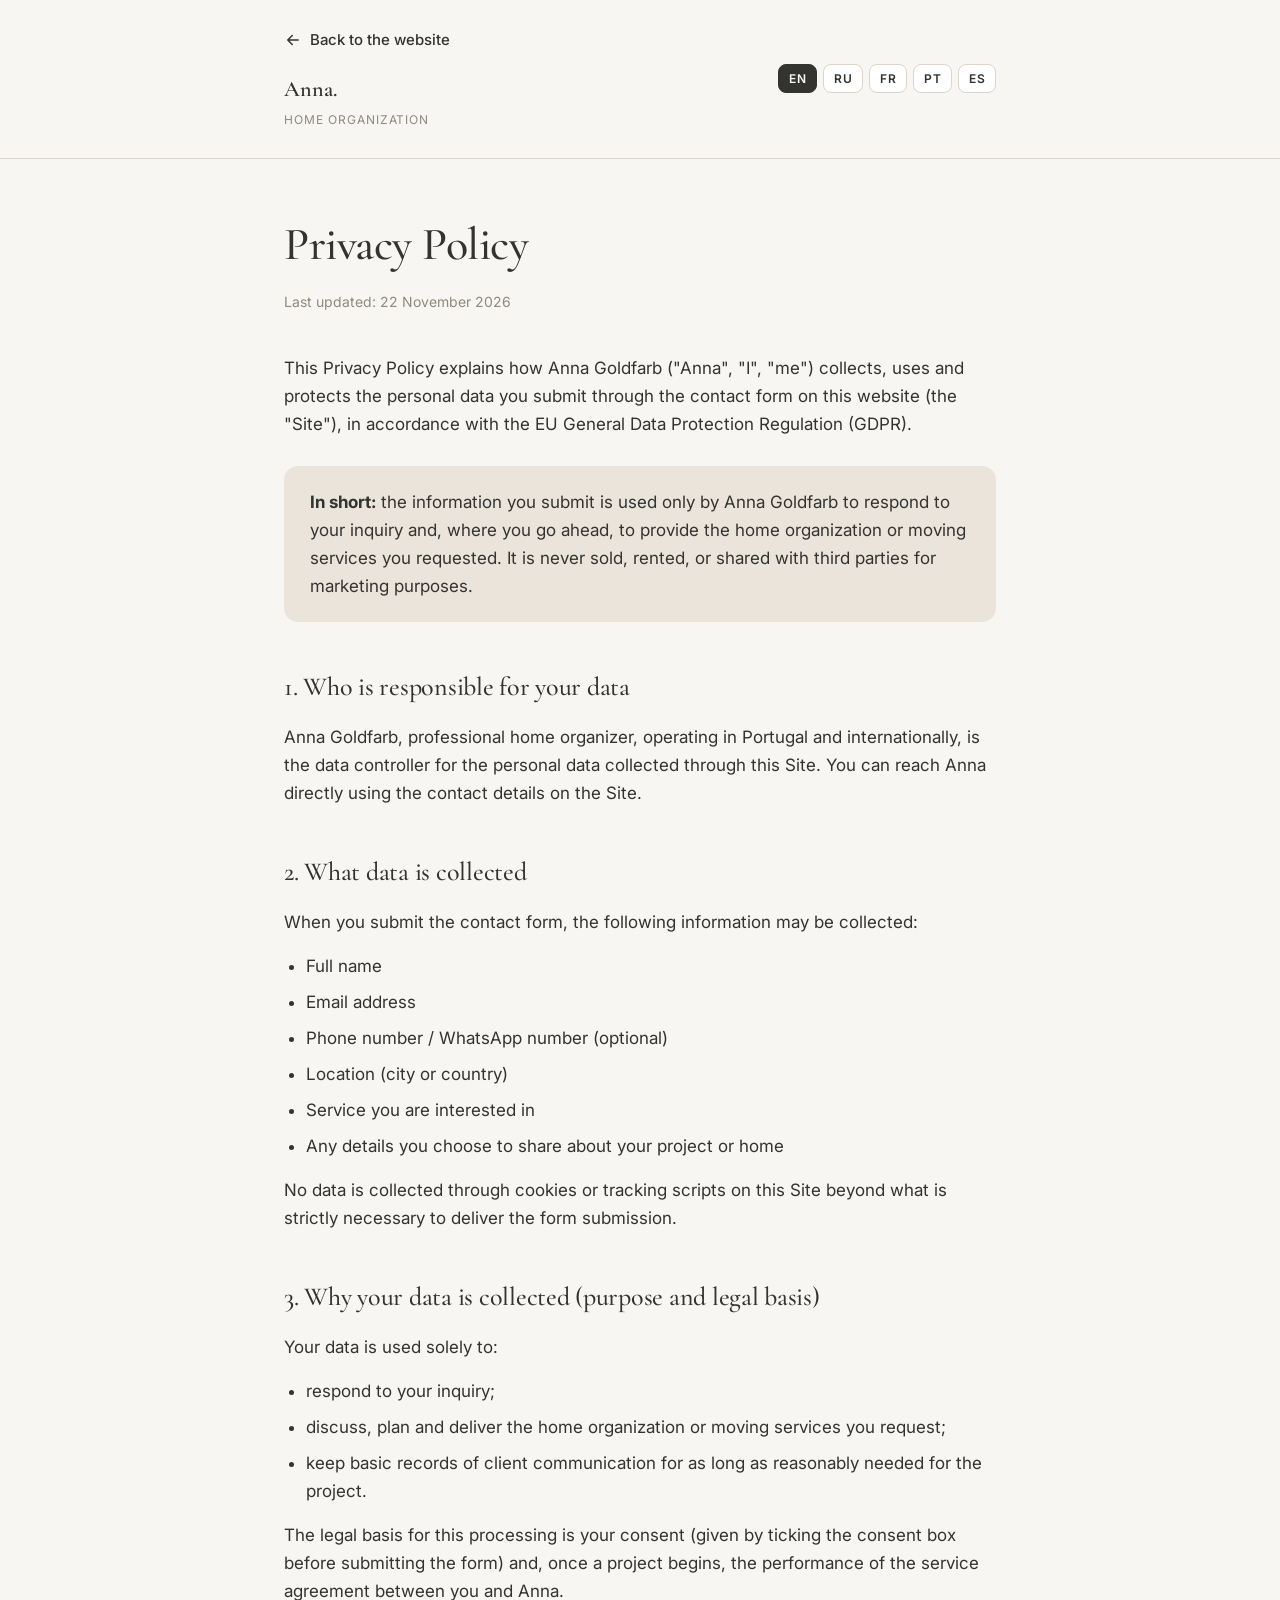
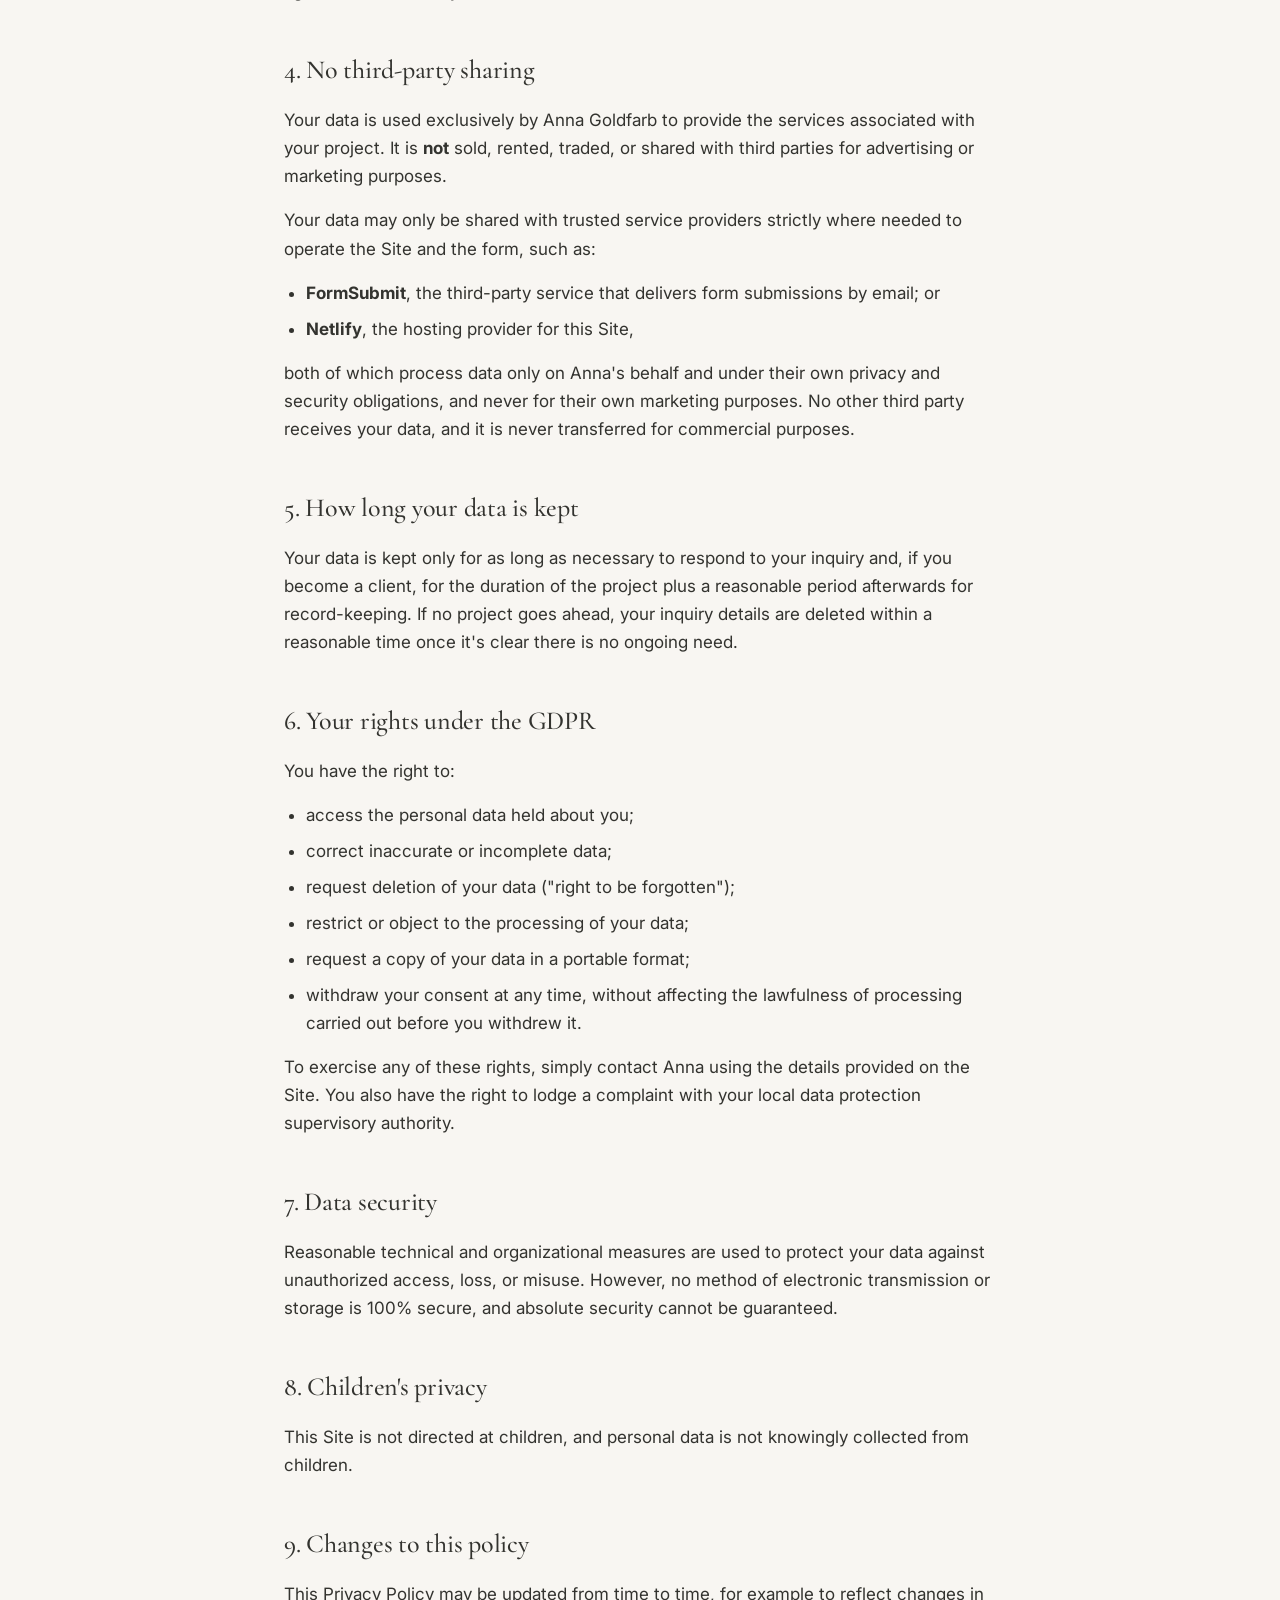
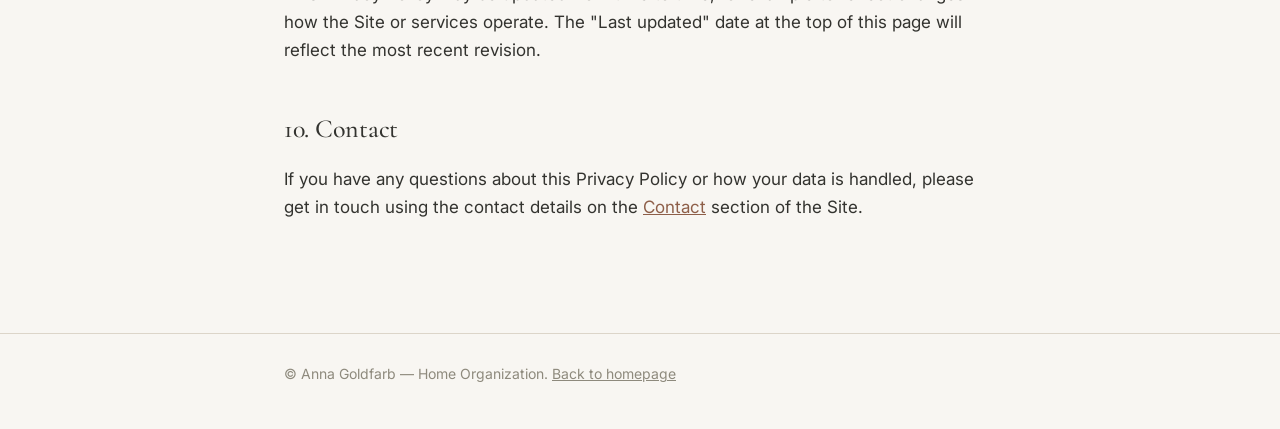
==== commit 0e4c5921: "Add Spanish (ES) as a 5th site language Full Spain-Spanish translation for every string: main i18n()" ====
--- a/privacy.html
+++ b/privacy.html
@@ -224,11 +224,41 @@
       h2_10: "10. Contacto",
       body_10: "<p>Se tiver alguma questão sobre esta Política de Privacidade ou sobre o tratamento dos seus dados, entre em contacto utilizando os dados indicados na secção <a href=\"index.html#contact\">Contacto</a> do Site.</p>",
       footerBackText: "Voltar à página inicial"
+    },
+    es: {
+      title: "Política de Privacidad — Anna Goldfarb, Home Organization",
+      metaDescription: "Política de Privacidad del sitio Anna Goldfarb Home Organization: qué datos se recogen a través del formulario de contacto, cómo se utilizan y cuáles son sus derechos según el RGPD.",
+      backLink: "Volver al sitio",
+      lastUpdatedLabel: "Última actualización:",
+      h1: "Política de Privacidad",
+      introParagraph: "Esta Política de Privacidad explica cómo Anna Goldfarb («Anna», «yo», «mí») recoge, utiliza y protege los datos personales que usted envía a través del formulario de contacto de este sitio web (el «Sitio»), de conformidad con el Reglamento General de Protección de Datos de la UE (RGPD).",
+      shortBoxText: "<strong>En resumen:</strong> la información que envía la utiliza únicamente Anna Goldfarb para responder a su consulta y, si decide seguir adelante, para prestar los servicios de organización del hogar o mudanza que haya solicitado. Nunca se vende, alquila ni comparte con terceros con fines de marketing.",
+      h2_1: "1. Quién es responsable de sus datos",
+      body_1: "<p>Anna Goldfarb, organizadora profesional de espacios, que opera en Portugal e internacionalmente, es la responsable del tratamiento de los datos personales recogidos a través de este Sitio. Puede contactar directamente con Anna utilizando los datos de contacto del Sitio.</p>",
+      h2_2: "2. Qué datos se recogen",
+      body_2: "<p>Al enviar el formulario de contacto, se pueden recoger los siguientes datos:</p><ul><li>Nombre completo</li><li>Dirección de email</li><li>Número de teléfono / WhatsApp (opcional)</li><li>Ubicación (ciudad o país)</li><li>Servicio que le interesa</li><li>Cualquier detalle que decida compartir sobre su proyecto o su casa</li></ul><p>Este Sitio no recoge datos mediante cookies ni scripts de rastreo, más allá de lo estrictamente necesario para procesar el envío del formulario.</p>",
+      h2_3: "3. Por qué se recogen sus datos (finalidad y base legal)",
+      body_3: "<p>Sus datos se utilizan únicamente para:</p><ul><li>responder a su consulta;</li><li>hablar, planificar y prestar los servicios de organización del hogar o mudanza que solicite;</li><li>mantener un registro básico de la comunicación con el cliente durante el tiempo razonablemente necesario para el proyecto.</li></ul><p>La base legal de este tratamiento es su consentimiento (otorgado al marcar la casilla de consentimiento antes de enviar el formulario) y, una vez iniciado un proyecto, la ejecución del contrato de prestación de servicios entre usted y Anna.</p>",
+      h2_4: "4. Sin cesión a terceros",
+      body_4: "<p>Sus datos los utiliza exclusivamente Anna Goldfarb para prestar los servicios asociados a su proyecto. <strong>Nunca</strong> se venden, alquilan, intercambian ni comparten con terceros con fines publicitarios o de marketing.</p><p>Sus datos solo pueden compartirse con proveedores de confianza, estrictamente cuando sea necesario para el funcionamiento del Sitio y del formulario, a saber:</p><ul><li><strong>FormSubmit</strong>, el servicio de terceros que entrega los envíos del formulario por email; o</li><li><strong>Netlify</strong>, el proveedor de alojamiento de este Sitio,</li></ul><p>ambos tratan los datos únicamente en nombre de Anna y bajo sus propias obligaciones de privacidad y seguridad, nunca con fines de marketing propios. Ningún otro tercero recibe sus datos, y estos nunca se transfieren con fines comerciales.</p>",
+      h2_5: "5. Durante cuánto tiempo se conservan sus datos",
+      body_5: "<p>Sus datos se conservan solo durante el tiempo necesario para responder a su consulta y, si se convierte en cliente, durante la duración del proyecto más un período razonable después para fines de registro. Si no se inicia ningún proyecto, los datos de su consulta se eliminan en un plazo razonable una vez que quede claro que no hay necesidad de conservarlos.</p>",
+      h2_6: "6. Sus derechos según el RGPD",
+      body_6: "<p>Tiene derecho a:</p><ul><li>acceder a los datos personales que le conciernen;</li><li>corregir datos inexactos o incompletos;</li><li>solicitar la supresión de sus datos («derecho al olvido»);</li><li>restringir u oponerse al tratamiento de sus datos;</li><li>solicitar una copia de sus datos en un formato portátil;</li><li>retirar su consentimiento en cualquier momento, sin que ello afecte a la licitud del tratamiento realizado antes de dicha retirada.</li></ul><p>Para ejercer cualquiera de estos derechos, simplemente contacte con Anna usando los datos indicados en el Sitio. También tiene derecho a presentar una reclamación ante su autoridad local de control de protección de datos.</p>",
+      h2_7: "7. Seguridad de los datos",
+      body_7: "<p>Se aplican medidas técnicas y organizativas razonables para proteger sus datos frente al acceso no autorizado, la pérdida o el uso indebido. Sin embargo, ningún método de transmisión o almacenamiento electrónico es 100% seguro, por lo que no se puede garantizar una seguridad absoluta.</p>",
+      h2_8: "8. Privacidad de los menores",
+      body_8: "<p>Este Sitio no está dirigido a menores, y no se recogen conscientemente datos personales de menores.</p>",
+      h2_9: "9. Cambios en esta política",
+      body_9: "<p>Esta Política de Privacidad puede actualizarse de vez en cuando, por ejemplo para reflejar cambios en el funcionamiento del Sitio o de los servicios. La fecha de «Última actualización» en la parte superior de esta página reflejará la revisión más reciente.</p>",
+      h2_10: "10. Contacto",
+      body_10: "<p>Si tiene alguna pregunta sobre esta Política de Privacidad o sobre el tratamiento de sus datos, póngase en contacto utilizando los datos de la sección <a href=\"index.html#contact\">Contacto</a> del Sitio.</p>",
+      footerBackText: "Volver a la página de inicio"
     }
   };
 
-  var LANG_NAMES = { en: "EN", ru: "RU", fr: "FR", pt: "PT" };
-  var LANGS = ["en", "ru", "fr", "pt"];
+  var LANG_NAMES = { en: "EN", ru: "RU", fr: "FR", pt: "PT", es: "ES" };
+  var LANGS = ["en", "ru", "fr", "pt", "es"];
 
   function getStoredLang() {
     try {
